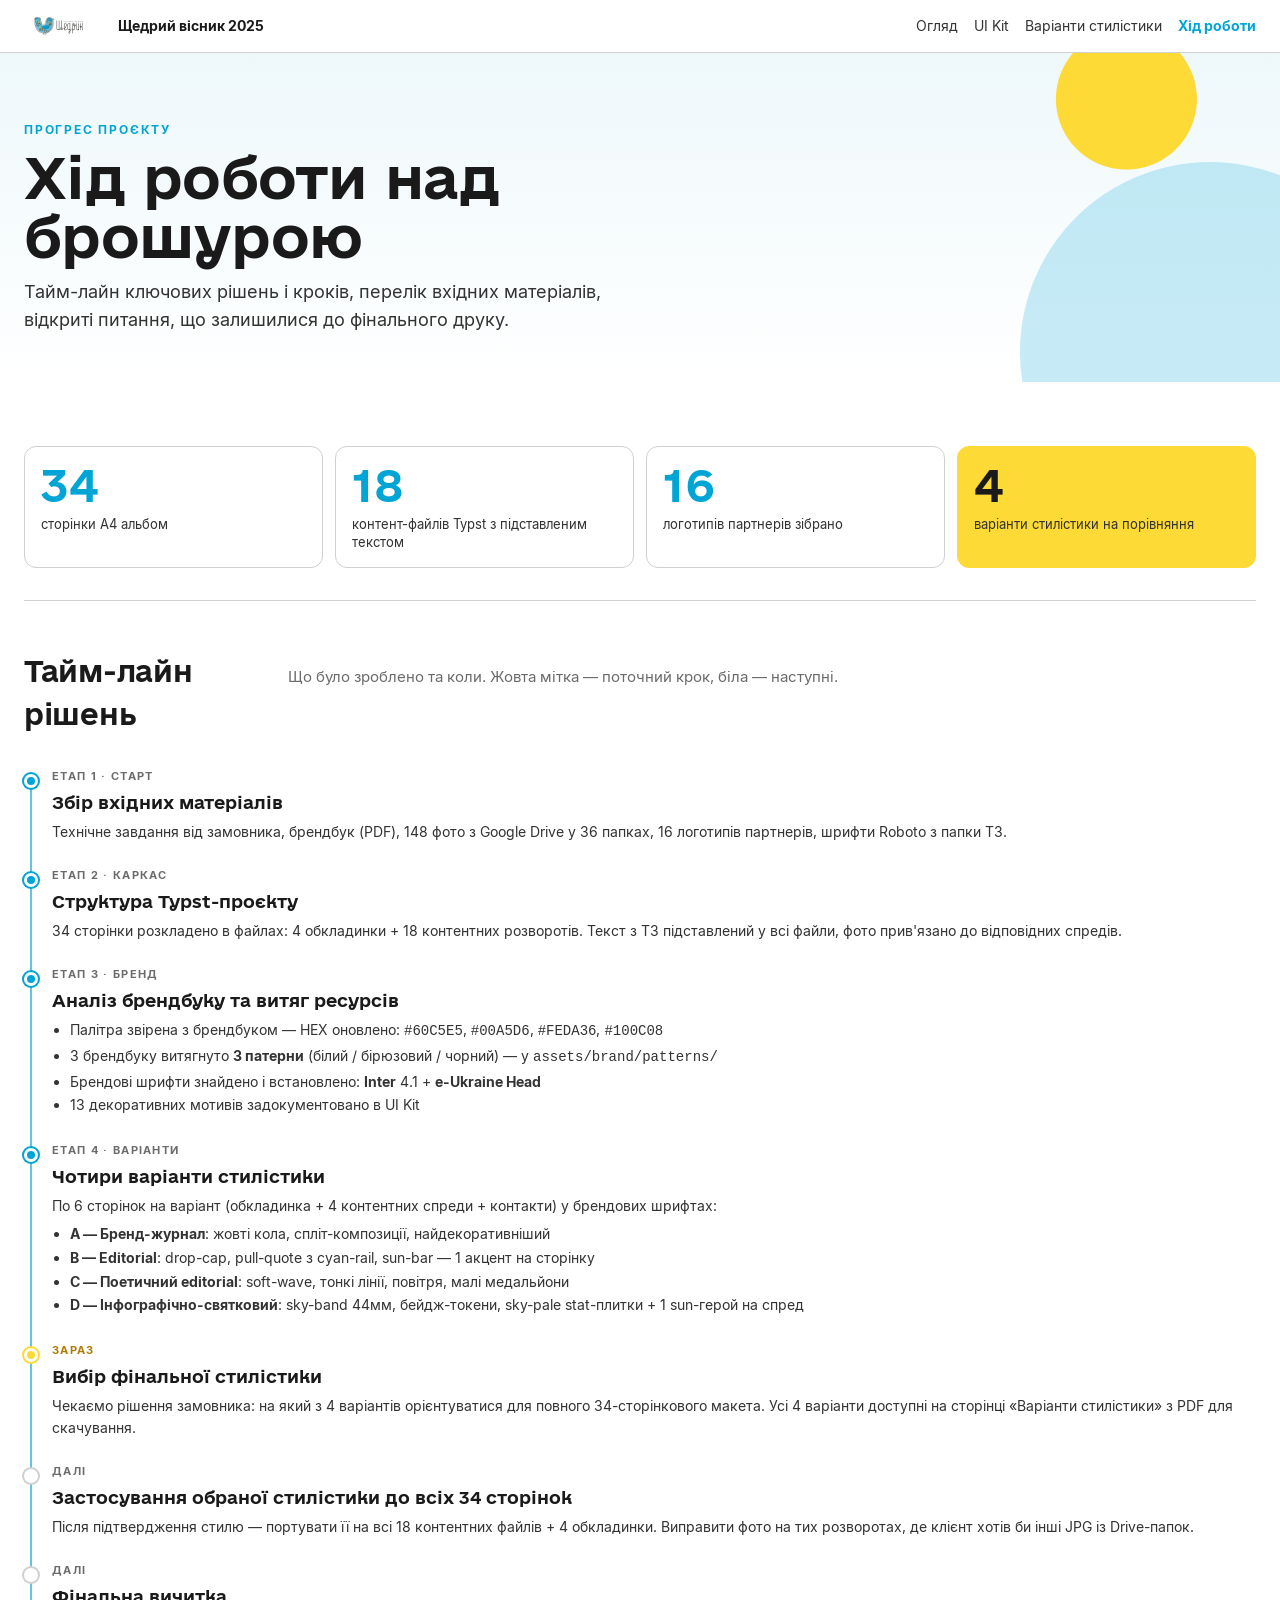
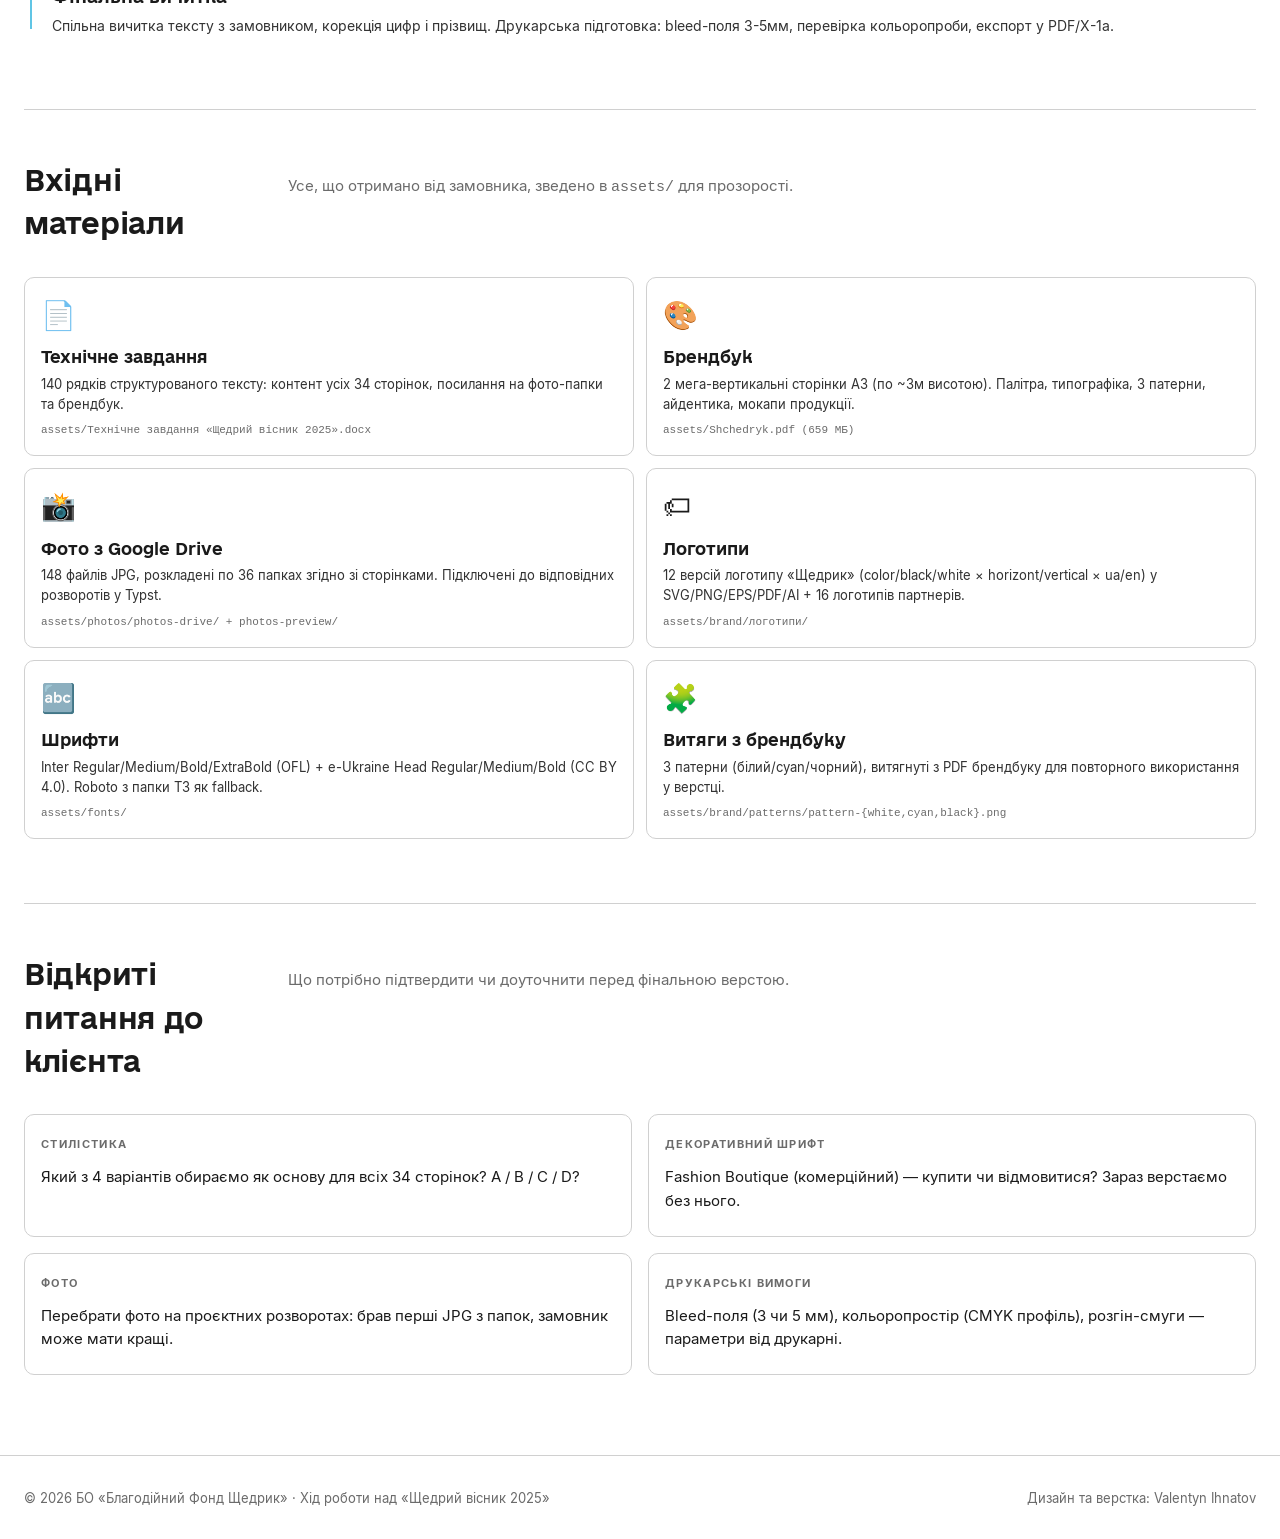
==== process.html @ 4fea4370 "Initial preview site" ====
<!doctype html>
<html lang="uk">
<head>
  <meta charset="utf-8">
  <meta name="viewport" content="width=device-width, initial-scale=1">
  <title>Хід роботи — Щедрий вісник 2025</title>
  <link rel="stylesheet" href="styles.css">
</head>
<body>

<header class="topnav">
  <div class="topnav-inner">
    <img src="logos/Shchedryk_logo_fin_color_horizont_ua.svg" alt="Щедрик">
    <span class="title">Щедрий вісник 2025</span>
    <nav>
      <a href="index.html">Огляд</a>
      <a href="ui-kit.html">UI Kit</a>
      <a href="variants.html">Варіанти стилістики</a>
      <a href="process.html" class="active">Хід роботи</a>
    </nav>
  </div>
</header>

<section class="hero">
  <div class="hero-inner">
    <span class="kicker">Прогрес проєкту</span>
    <h1>Хід роботи над брошурою</h1>
    <p class="lead">
      Тайм-лайн ключових рішень і кроків, перелік вхідних матеріалів,
      відкриті питання, що залишилися до фінального друку.
    </p>
  </div>
</section>

<div class="page">

  <!-- ============================================================
       ВЕЛИКІ ЦИФРИ
       ============================================================ -->
  <section>
    <div class="stats-row">
      <div class="stat-block">
        <div class="num">34</div>
        <div class="label">сторінки А4 альбом</div>
      </div>
      <div class="stat-block">
        <div class="num">18</div>
        <div class="label">контент-файлів Typst з підставленим текстом</div>
      </div>
      <div class="stat-block">
        <div class="num">16</div>
        <div class="label">логотипів партнерів зібрано</div>
      </div>
      <div class="stat-block accent">
        <div class="num">4</div>
        <div class="label">варіанти стилістики на порівняння</div>
      </div>
    </div>
  </section>

  <!-- ============================================================
       ТАЙМ-ЛАЙН
       ============================================================ -->
  <section class="section">
    <div class="section-head">
      <h2>Тайм-лайн рішень</h2>
      <p>Що було зроблено та коли. Жовта мітка — поточний крок, біла — наступні.</p>
    </div>

    <div class="timeline">

      <div class="timeline-item done">
        <div class="date">Етап 1 · Старт</div>
        <h3>Збір вхідних матеріалів</h3>
        <p>Технічне завдання від замовника, брендбук (PDF), 148 фото з Google Drive у 36 папках, 16 логотипів партнерів, шрифти Roboto з папки ТЗ.</p>
      </div>

      <div class="timeline-item done">
        <div class="date">Етап 2 · Каркас</div>
        <h3>Структура Typst-проєкту</h3>
        <p>34 сторінки розкладено в файлах: 4 обкладинки + 18 контентних розворотів. Текст з ТЗ підставлений у всі файли, фото прив'язано до відповідних спредів.</p>
      </div>

      <div class="timeline-item done">
        <div class="date">Етап 3 · Бренд</div>
        <h3>Аналіз брендбуку та витяг ресурсів</h3>
        <ul>
          <li>Палітра звірена з брендбуком — HEX оновлено: <code>#60C5E5</code>, <code>#00A5D6</code>, <code>#FEDA36</code>, <code>#100C08</code></li>
          <li>З брендбуку витягнуто <strong>3 патерни</strong> (білий / бірюзовий / чорний) — у <code>assets/brand/patterns/</code></li>
          <li>Брендові шрифти знайдено і встановлено: <strong>Inter</strong> 4.1 + <strong>e-Ukraine Head</strong></li>
          <li>13 декоративних мотивів задокументовано в UI Kit</li>
        </ul>
      </div>

      <div class="timeline-item done">
        <div class="date">Етап 4 · Варіанти</div>
        <h3>Чотири варіанти стилістики</h3>
        <p>По 6 сторінок на варіант (обкладинка + 4 контентних спреди + контакти) у брендових шрифтах:</p>
        <ul>
          <li><strong>A — Бренд-журнал</strong>: жовті кола, спліт-композиції, найдекоративніший</li>
          <li><strong>B — Editorial</strong>: drop-cap, pull-quote з cyan-rail, sun-bar — 1 акцент на сторінку</li>
          <li><strong>C — Поетичний editorial</strong>: soft-wave, тонкі лінії, повітря, малі медальйони</li>
          <li><strong>D — Інфографічно-святковий</strong>: sky-band 44мм, бейдж-токени, sky-pale stat-плитки + 1 sun-герой на спред</li>
        </ul>
      </div>

      <div class="timeline-item now">
        <div class="date">Зараз</div>
        <h3>Вибір фінальної стилістики</h3>
        <p>Чекаємо рішення замовника: на який з 4 варіантів орієнтуватися для повного 34-сторінкового макета. Усі 4 варіанти доступні на сторінці «Варіанти стилістики» з PDF для скачування.</p>
      </div>

      <div class="timeline-item next">
        <div class="date">Далі</div>
        <h3>Застосування обраної стилістики до всіх 34 сторінок</h3>
        <p>Після підтвердження стилю — портувати її на всі 18 контентних файлів + 4 обкладинки. Виправити фото на тих розворотах, де клієнт хотів би інші JPG із Drive-папок.</p>
      </div>

      <div class="timeline-item next">
        <div class="date">Далі</div>
        <h3>Фінальна вичитка</h3>
        <p>Спільна вичитка тексту з замовником, корекція цифр і прізвищ. Друкарська підготовка: bleed-поля 3-5мм, перевірка кольоропроби, експорт у PDF/X-1a.</p>
      </div>

    </div>
  </section>

  <!-- ============================================================
       ВХІДНІ МАТЕРІАЛИ
       ============================================================ -->
  <section class="section">
    <div class="section-head">
      <h2>Вхідні матеріали</h2>
      <p>Усе, що отримано від замовника, зведено в <code>assets/</code> для прозорості.</p>
    </div>

    <div class="materials">
      <div class="mat">
        <div class="icon">📄</div>
        <h4>Технічне завдання</h4>
        <p>140 рядків структурованого тексту: контент усіх 34 сторінок, посилання на фото-папки та брендбук.</p>
        <code>assets/Технічне завдання «Щедрий вісник 2025».docx</code>
      </div>

      <div class="mat">
        <div class="icon">🎨</div>
        <h4>Брендбук</h4>
        <p>2 мега-вертикальні сторінки А3 (по ~3м висотою). Палітра, типографіка, 3 патерни, айдентика, мокапи продукції.</p>
        <code>assets/Shchedryk.pdf (659 МБ)</code>
      </div>

      <div class="mat">
        <div class="icon">📸</div>
        <h4>Фото з Google Drive</h4>
        <p>148 файлів JPG, розкладені по 36 папках згідно зі сторінками. Підключені до відповідних розворотів у Typst.</p>
        <code>assets/photos/photos-drive/ + photos-preview/</code>
      </div>

      <div class="mat">
        <div class="icon">🏷</div>
        <h4>Логотипи</h4>
        <p>12 версій логотипу «Щедрик» (color/black/white × horizont/vertical × ua/en) у SVG/PNG/EPS/PDF/AI + 16 логотипів партнерів.</p>
        <code>assets/brand/логотипи/</code>
      </div>

      <div class="mat">
        <div class="icon">🔤</div>
        <h4>Шрифти</h4>
        <p>Inter Regular/Medium/Bold/ExtraBold (OFL) + e-Ukraine Head Regular/Medium/Bold (CC BY 4.0). Roboto з папки ТЗ як fallback.</p>
        <code>assets/fonts/</code>
      </div>

      <div class="mat">
        <div class="icon">🧩</div>
        <h4>Витяги з брендбуку</h4>
        <p>3 патерни (білий/cyan/чорний), витягнуті з PDF брендбуку для повторного використання у верстці.</p>
        <code>assets/brand/patterns/pattern-{white,cyan,black}.png</code>
      </div>
    </div>
  </section>

  <!-- ============================================================
       ВІДКРИТІ ПИТАННЯ
       ============================================================ -->
  <section class="section">
    <div class="section-head">
      <h2>Відкриті питання до клієнта</h2>
      <p>Що потрібно підтвердити чи доуточнити перед фінальною верстою.</p>
    </div>

    <div class="blocks-grid">
      <div class="demo-card">
        <div class="meta-tag">Стилістика</div>
        <p style="margin: 0 0 8px;">Який з 4 варіантів обираємо як основу для всіх 34 сторінок? A / B / C / D?</p>
      </div>

      <div class="demo-card">
        <div class="meta-tag">Декоративний шрифт</div>
        <p style="margin: 0 0 8px;">Fashion Boutique (комерційний) — купити чи відмовитися? Зараз верстаємо без нього.</p>
      </div>

      <div class="demo-card">
        <div class="meta-tag">Фото</div>
        <p style="margin: 0 0 8px;">Перебрати фото на проєктних розворотах: брав перші JPG з папок, замовник може мати кращі.</p>
      </div>

      <div class="demo-card">
        <div class="meta-tag">Друкарські вимоги</div>
        <p style="margin: 0 0 8px;">Bleed-поля (3 чи 5 мм), кольоропростір (CMYK профіль), розгін-смуги — параметри від друкарні.</p>
      </div>
    </div>
  </section>

</div>

<footer class="site">
  <div class="inner">
    <span>© 2026 БО «Благодійний Фонд Щедрик» · Хід роботи над «Щедрий вісник 2025»</span>
    <span>Дизайн та верстка: Valentyn Ihnatov</span>
  </div>
</footer>

</body>
</html>
---- styles.css ----
/* ============================================================
   Щедрий вісник 2025 — UI Kit / Preview Site
   Бренд-токени БО «Благодійний Фонд Щедрик»
   ============================================================ */

/* --- Inter (body / UI / numbers) — per brendbook --- */
@font-face {
  font-family: "Inter";
  src: url("fonts/Inter-Regular.ttf") format("truetype");
  font-weight: 400; font-style: normal; font-display: swap;
}
@font-face {
  font-family: "Inter";
  src: url("fonts/Inter-Medium.ttf") format("truetype");
  font-weight: 500; font-style: normal; font-display: swap;
}
@font-face {
  font-family: "Inter";
  src: url("fonts/Inter-Bold.ttf") format("truetype");
  font-weight: 700; font-style: normal; font-display: swap;
}
@font-face {
  font-family: "Inter";
  src: url("fonts/Inter-ExtraBold.ttf") format("truetype");
  font-weight: 800; font-style: normal; font-display: swap;
}

/* --- e-Ukraine Head (headings) — per brendbook --- */
@font-face {
  font-family: "e-Ukraine Head";
  src: url("fonts/e-UkraineHead-Regular.ttf") format("truetype");
  font-weight: 400; font-style: normal; font-display: swap;
}
@font-face {
  font-family: "e-Ukraine Head";
  src: url("fonts/e-UkraineHead-Medium.ttf") format("truetype");
  font-weight: 500; font-style: normal; font-display: swap;
}
@font-face {
  font-family: "e-Ukraine Head";
  src: url("fonts/e-UkraineHead-Bold.ttf") format("truetype");
  font-weight: 700; font-style: normal; font-display: swap;
}

:root {
  /* --- Бренд-палітра (зведена з брендбуком, ст. «кольорова палітра» / «кольори бренду») --- */
  --sky:        #60C5E5;  /* небесно-блакитний (HEX з брендбуку) */
  --sky-deep:   #00A5D6;  /* ніжно-синій (HEX з брендбуку) */
  --sky-soft:   #D9F0F7;  /* м'яка плашка (виведена) */
  --sky-pale:   #EEF8FB;  /* фон карток (виведена) */
  --sun:        #FEDA36;  /* сонячно-жовтий (HEX з брендбуку) */
  --black:      #100C08;  /* чорний з брендбуку */
  --navy:       #0E223F;  /* темно-синя плашка (наш виведений варіант — для верстки) */

  --ink:        #1A1A1A;
  --graphite:   #333333;
  --muted:      #6B6B6B;
  --hair:       #D0D0D0;
  --paper:      #FFFFFF;

  /* --- Палітра напрямків --- */
  --acc-fslc:   #F2A93B;  /* помаранчевий */
  --acc-wash:   #2EA7C8;  /* блакитний */
  --acc-prot:   #7CC576;  /* зелений */
  --acc-shel:   #C97A56;  /* теракотовий */

  /* --- Типографіка (брендбук: Inter тіло, e-Ukraine Head заголовки) --- */
  --font-body: "Inter", "Segoe UI", Arial, sans-serif;
  --font-head: "e-Ukraine Head", "Inter", "Segoe UI", Arial, sans-serif;

  /* --- Ритм --- */
  --r-1: 4px;
  --r-2: 8px;
  --r-3: 12px;
  --r-4: 16px;
  --r-5: 24px;
  --r-6: 32px;
  --r-7: 48px;
  --r-8: 64px;
  --r-9: 96px;
}

/* ============================================================
   Reset / base
   ============================================================ */

*, *::before, *::after { box-sizing: border-box; }

html, body { margin: 0; padding: 0; }

body {
  font-family: var(--font-body);
  font-size: 15px;
  line-height: 1.55;
  color: var(--ink);
  background: var(--paper);
  -webkit-font-smoothing: antialiased;
  -moz-osx-font-smoothing: grayscale;
}

img { display: block; max-width: 100%; }

a { color: var(--sky-deep); text-decoration: none; }
a:hover { text-decoration: underline; }

/* ============================================================
   Layout
   ============================================================ */

.page {
  max-width: 1280px;
  margin: 0 auto;
  padding: var(--r-6) var(--r-5);
}

.section {
  padding: var(--r-7) 0;
  border-top: 1px solid var(--hair);
}

.section:first-of-type { border-top: 0; }

.section-head {
  display: grid;
  grid-template-columns: 240px 1fr;
  gap: var(--r-5);
  margin-bottom: var(--r-6);
  align-items: baseline;
}

.section-head h2 {
  font-family: var(--font-head);
  font-size: 28px;
  font-weight: 700;
  margin: 0;
  letter-spacing: -0.01em;
}

.section-head p {
  margin: 0;
  color: var(--muted);
  max-width: 560px;
}

@media (max-width: 768px) {
  .section-head { grid-template-columns: 1fr; }
}

/* ============================================================
   Hero
   ============================================================ */

.hero {
  position: relative;
  padding: var(--r-8) var(--r-5) var(--r-7);
  background:
    radial-gradient(circle at 88% 14%, var(--sun) 0 70px, transparent 71px),
    linear-gradient(180deg, var(--sky-pale) 0%, #fff 100%);
  overflow: hidden;
}

.hero::after {
  content: "";
  position: absolute;
  right: -120px;
  bottom: -160px;
  width: 380px;
  height: 380px;
  border-radius: 50%;
  background: var(--sky);
  opacity: 0.35;
  pointer-events: none;
}

.hero-inner {
  max-width: 1280px;
  margin: 0 auto;
  position: relative;
  z-index: 1;
}

.hero img.logo {
  height: 56px;
  margin-bottom: var(--r-5);
}

.kicker {
  display: inline-block;
  font-size: 12px;
  font-weight: 700;
  letter-spacing: 0.15em;
  text-transform: uppercase;
  color: var(--sky-deep);
}

.hero h1 {
  font-family: var(--font-head);
  font-size: clamp(34px, 5vw, 56px);
  font-weight: 700;
  line-height: 1.05;
  letter-spacing: -0.01em;
  margin: var(--r-2) 0 var(--r-3);
  max-width: 760px;
}

.hero p.lead {
  font-size: 18px;
  color: var(--graphite);
  max-width: 620px;
  margin: 0;
}

/* ============================================================
   Nav
   ============================================================ */

.topnav {
  position: sticky;
  top: 0;
  z-index: 10;
  background: rgba(255,255,255,0.96);
  backdrop-filter: blur(8px);
  border-bottom: 1px solid var(--hair);
}

.topnav-inner {
  max-width: 1280px;
  margin: 0 auto;
  padding: var(--r-3) var(--r-5);
  display: flex;
  align-items: center;
  gap: var(--r-5);
  font-size: 14px;
}

.topnav img { height: 28px; }
.topnav .title { font-weight: 700; }
.topnav nav { display: flex; gap: var(--r-4); margin-left: auto; flex-wrap: wrap; }
.topnav nav a { color: var(--graphite); }
.topnav nav a.active { color: var(--sky-deep); font-weight: 700; }

/* ============================================================
   Swatches (color palette)
   ============================================================ */

.swatch-grid {
  display: grid;
  grid-template-columns: repeat(auto-fill, minmax(180px, 1fr));
  gap: var(--r-3);
}

.swatch {
  border-radius: 8px;
  overflow: hidden;
  border: 1px solid var(--hair);
  background: #fff;
}

.swatch .chip {
  height: 110px;
  display: flex;
  align-items: flex-end;
  padding: var(--r-3);
  font-size: 12px;
  font-weight: 700;
  letter-spacing: 0.06em;
  text-transform: uppercase;
}

.swatch .meta {
  padding: var(--r-3);
  display: flex;
  justify-content: space-between;
  gap: var(--r-2);
}

.swatch .meta strong { font-weight: 700; }
.swatch .meta code {
  font-family: "Consolas", "Courier New", monospace;
  font-size: 12px;
  color: var(--muted);
}

.chip.on-dark { color: #fff; }
.chip.on-light { color: var(--ink); }

.swatch-group-title {
  grid-column: 1 / -1;
  font-size: 13px;
  font-weight: 700;
  text-transform: uppercase;
  letter-spacing: 0.12em;
  color: var(--muted);
  margin: var(--r-3) 0 0;
}
.swatch-group-title:first-child { margin-top: 0; }

/* ============================================================
   Typography samples
   ============================================================ */

.type-grid {
  display: grid;
  grid-template-columns: 220px 1fr;
  gap: var(--r-5);
  align-items: baseline;
  padding: var(--r-4) 0;
  border-bottom: 1px solid var(--hair);
}

.type-grid:last-child { border-bottom: 0; }

.type-label {
  font-size: 12px;
  font-weight: 700;
  letter-spacing: 0.12em;
  text-transform: uppercase;
  color: var(--muted);
}
.type-label small {
  display: block;
  font-weight: 400;
  letter-spacing: 0;
  text-transform: none;
  font-size: 12px;
  color: var(--muted);
  margin-top: 2px;
}

.type-h1 { font-family: var(--font-head); font-size: 48px; font-weight: 700; line-height: 1.05; letter-spacing: -0.01em; }
.type-h2 { font-family: var(--font-head); font-size: 32px; font-weight: 700; line-height: 1.15; letter-spacing: -0.01em; }
.type-h3 { font-family: var(--font-head); font-size: 20px; font-weight: 700; line-height: 1.25; }
.type-lead { font-size: 18px; line-height: 1.45; color: var(--graphite); }
.type-body { font-size: 15px; line-height: 1.6; }
.type-caption { font-size: 13px; color: var(--muted); font-style: italic; }
.type-kicker {
  font-size: 12px;
  font-weight: 700;
  letter-spacing: 0.16em;
  text-transform: uppercase;
  color: var(--sky-deep);
}

@media (max-width: 768px) {
  .type-grid { grid-template-columns: 1fr; gap: var(--r-2); }
  .type-h1 { font-size: 34px; }
  .type-h2 { font-size: 26px; }
}

/* ============================================================
   Logo gallery
   ============================================================ */

.logo-grid {
  display: grid;
  grid-template-columns: repeat(auto-fill, minmax(220px, 1fr));
  gap: var(--r-3);
}

.logo-tile {
  position: relative;
  border-radius: 8px;
  border: 1px solid var(--hair);
  overflow: hidden;
  background: #fff;
}
.logo-tile.dark { background: var(--navy); border-color: var(--navy); }
.logo-tile.sky  { background: var(--sky); border-color: var(--sky); }
.logo-tile .frame {
  height: 130px;
  display: flex; align-items: center; justify-content: center;
  padding: var(--r-4);
}
.logo-tile img { max-height: 80px; max-width: 80%; object-fit: contain; }
.logo-tile .caption {
  font-size: 11px;
  letter-spacing: 0.06em;
  text-transform: uppercase;
  color: var(--muted);
  padding: var(--r-2) var(--r-3);
  border-top: 1px solid var(--hair);
  background: #fff;
}
.logo-tile.dark .caption, .logo-tile.sky .caption { background: #fff; }

/* ============================================================
   Decorative motifs
   ============================================================ */

.motif-grid {
  display: grid;
  grid-template-columns: repeat(auto-fill, minmax(260px, 1fr));
  gap: var(--r-4);
}

.motif {
  position: relative;
  border-radius: 10px;
  background: #fff;
  border: 1px solid var(--hair);
  height: 220px;
  overflow: hidden;
}

.motif .label {
  position: absolute;
  bottom: var(--r-3);
  left: var(--r-3);
  right: var(--r-3);
  font-size: 12px;
  letter-spacing: 0.06em;
  text-transform: uppercase;
  font-weight: 700;
  color: var(--muted);
  background: rgba(255,255,255,0.9);
  padding: 4px 8px;
  border-radius: 4px;
  display: inline-block;
  width: max-content;
  max-width: calc(100% - 0px);
}

.motif-sun-circle::before {
  content: "";
  position: absolute;
  top: -30px; right: -30px;
  width: 140px; height: 140px;
  border-radius: 50%;
  background: var(--sun);
}

.motif-sky-circle::before {
  content: "";
  position: absolute;
  top: 40%; left: 50%;
  width: 80px; height: 80px;
  border-radius: 50%;
  background: var(--sky-deep);
  transform: translate(-50%, -50%);
}

.motif-yellow-ring::before {
  content: "";
  position: absolute;
  top: 22px; right: 22px;
  width: 56px; height: 56px;
  border-radius: 50%;
  border: 6px solid var(--sun);
}

.motif-sky-rail {
  background:
    linear-gradient(180deg, transparent 0 calc(100% - 8px), var(--sky-deep) calc(100% - 8px) calc(100% - 4px), transparent calc(100% - 4px));
}
.motif-sky-rail::before {
  content: "";
  position: absolute;
  left: 16px; top: 18px; bottom: 50px;
  width: 3px;
  background: var(--sky-deep);
}

.motif-sky-split {
  background: linear-gradient(90deg, #fff 0 58%, var(--sky-deep) 58% 100%);
}

.motif-gradient-cover {
  background: linear-gradient(180deg, transparent 0%, var(--sky) 60%, var(--sky-deep) 100%);
}

.motif-rule::after {
  content: "";
  position: absolute;
  left: 22px; top: 50%;
  width: 60px; height: 4px;
  background: var(--sun);
  transform: translateY(-50%);
}

/* Хвиляста лінія (бачимо в обкладинці грамоти/сертифіката) */
.motif-wave {
  background: #fff;
}
.motif-wave::before {
  content: "";
  position: absolute;
  inset: 0;
  background:
    radial-gradient(circle at 0 70%, var(--sky) 0 50px, transparent 51px),
    radial-gradient(circle at 60px 70%, transparent 50px, var(--sky) 51px 110px, transparent 111px),
    radial-gradient(circle at 180px 70%, var(--sky) 0 50px, transparent 51px);
  opacity: 0;
}
.motif-wave::after {
  content: "";
  position: absolute;
  left: 0; right: 0; bottom: 30%;
  height: 60px;
  background:
    radial-gradient(ellipse 60px 30px at 30px 50%, var(--sky-deep) 99%, transparent 100%),
    radial-gradient(ellipse 60px 30px at 150px 50%, var(--sky) 99%, transparent 100%),
    radial-gradient(ellipse 60px 30px at 270px 50%, var(--sky-deep) 99%, transparent 100%);
  mask: linear-gradient(180deg, #000 50%, transparent 50%);
  -webkit-mask: linear-gradient(180deg, #000 50%, transparent 50%);
}

/* Чверть-круг у куті (бачимо на бейджі — жовтий квадрант) */
.motif-quarter {
  background: #fff;
}
.motif-quarter::before {
  content: "";
  position: absolute;
  left: 0; bottom: 0;
  width: 80px; height: 80px;
  border-top-right-radius: 100%;
  background: var(--sun);
}
.motif-quarter::after {
  content: "";
  position: absolute;
  right: 0; top: 0;
  width: 60px; height: 60px;
  border-bottom-left-radius: 100%;
  background: var(--sky);
}

/* Розсип точок з брендбуку (вікно для іконок-зірочок/насіння) */
.motif-dots {
  background: var(--sky-pale);
}
.motif-dots::before {
  content: "";
  position: absolute;
  inset: 0;
  background-image:
    radial-gradient(var(--sky-deep) 1.5px, transparent 2px),
    radial-gradient(var(--sun) 1.5px, transparent 2px);
  background-size: 32px 32px, 48px 48px;
  background-position: 0 0, 16px 24px;
  opacity: 0.65;
}

/* Округлий бейдж-плашка з логотипом (як на айдентиці бейджа) */
.motif-badge {
  background:
    linear-gradient(180deg, var(--sky) 0 55%, #fff 55% 100%);
}
.motif-badge::before {
  content: "";
  position: absolute;
  left: 50%; top: 38px;
  width: 76px; height: 76px;
  border-radius: 50%;
  background: #fff;
  transform: translateX(-50%);
  box-shadow: 0 6px 18px rgba(0,160,210,0.18);
}
.motif-badge::after {
  content: "";
  position: absolute;
  left: 50%; top: 60px;
  width: 32px; height: 32px;
  border-radius: 50%;
  background: var(--sky);
  transform: translateX(-50%);
}

/* Хвиля «під» заголовком (бачимо на лідерах грамот) */
.motif-headline-wave {
  background:
    linear-gradient(180deg, #fff 0 60%, var(--sky-pale) 60% 100%);
}
.motif-headline-wave::before {
  content: "";
  position: absolute;
  left: -20px; right: -20px; top: 50%;
  height: 30px;
  background:
    radial-gradient(ellipse 80px 30px at 10% 0%, var(--sky) 99%, transparent 100%),
    radial-gradient(ellipse 80px 30px at 50% 100%, var(--sky-deep) 99%, transparent 100%),
    radial-gradient(ellipse 80px 30px at 90% 0%, var(--sky) 99%, transparent 100%);
  mask: linear-gradient(0deg, #000 50%, transparent 50%);
  -webkit-mask: linear-gradient(0deg, #000 50%, transparent 50%);
  transform: translateY(-50%);
}

/* Pattern-як-акцент (вирізаний кружок патерну) */
.motif-pattern-coin {
  background: #fff;
}
.motif-pattern-coin::before {
  content: "";
  position: absolute;
  right: 20px; top: 20px;
  width: 110px; height: 110px;
  border-radius: 50%;
  background: var(--sky) url("patterns/pattern-cyan.png");
  background-size: 110px 110px;
  background-position: center;
}

/* Скоба/брекет (огороджені плашки в брендбуку — рамки навколо текстів) */
.motif-bracket {
  background: #fff;
}
.motif-bracket::before, .motif-bracket::after {
  content: "";
  position: absolute;
  width: 36px; height: 36px;
  border: 2px solid var(--ink);
}
.motif-bracket::before {
  left: 22px; top: 22px;
  border-right: 0; border-bottom: 0;
  border-top-left-radius: 16px;
}
.motif-bracket::after {
  right: 22px; bottom: 22px;
  border-left: 0; border-top: 0;
  border-bottom-right-radius: 16px;
}

/* ============================================================
   Patterns (з брендбуку — 3 варіанти)
   ============================================================ */

.pattern-grid {
  display: grid;
  grid-template-columns: repeat(auto-fill, minmax(260px, 1fr));
  gap: var(--r-4);
}

.pattern-tile {
  position: relative;
  border-radius: 10px;
  overflow: hidden;
  border: 1px solid var(--hair);
  background: #fff;
}
.pattern-tile .swatch {
  height: 280px;
  background-size: 240px 240px;
  background-repeat: repeat;
  background-position: center;
}
.pattern-tile.on-white .swatch { background-color: #fff; background-image: url("patterns/pattern-white.png"); }
.pattern-tile.on-cyan  .swatch { background-color: var(--sky); background-image: url("patterns/pattern-cyan.png"); border-top-left-radius: 10px; border-top-right-radius: 10px; }
.pattern-tile.on-black .swatch { background-color: var(--black); background-image: url("patterns/pattern-black.png"); }

.pattern-tile .meta {
  padding: var(--r-3);
  border-top: 1px solid var(--hair);
  display: flex;
  justify-content: space-between;
  gap: var(--r-2);
  font-size: 13px;
}
.pattern-tile .meta strong { font-weight: 700; }
.pattern-tile .meta code {
  font-family: "Consolas", "Courier New", monospace;
  font-size: 12px;
  color: var(--muted);
}

.pattern-usage {
  margin-top: var(--r-4);
  display: grid;
  grid-template-columns: repeat(auto-fill, minmax(280px, 1fr));
  gap: var(--r-3);
  font-size: 13px;
}
.pattern-usage > div {
  background: var(--sky-pale);
  border-radius: 8px;
  padding: var(--r-3);
}
.pattern-usage strong {
  display: block;
  font-size: 11px;
  letter-spacing: 0.14em;
  text-transform: uppercase;
  color: var(--sky-deep);
  margin-bottom: 4px;
}

/* ============================================================
   Direction tags (FSLC / WASH / PROTECTION / SHELTER)
   ============================================================ */

.directions {
  display: grid;
  grid-template-columns: repeat(auto-fill, minmax(220px, 1fr));
  gap: var(--r-3);
}

.dir {
  border-radius: 10px;
  padding: var(--r-4);
  color: #fff;
  min-height: 140px;
  position: relative;
  display: flex;
  flex-direction: column;
  justify-content: space-between;
}
.dir .code {
  font-size: 11px;
  letter-spacing: 0.16em;
  font-weight: 700;
  opacity: 0.85;
}
.dir .name {
  font-size: 18px;
  font-weight: 700;
  line-height: 1.2;
}
.dir .desc { font-size: 12px; opacity: 0.9; line-height: 1.4; }

.dir.fslc { background: var(--acc-fslc); }
.dir.wash { background: var(--acc-wash); }
.dir.prot { background: var(--acc-prot); }
.dir.shel { background: var(--acc-shel); }

/* ============================================================
   Content blocks (як у Typst-варіантах)
   ============================================================ */

.blocks-grid {
  display: grid;
  grid-template-columns: repeat(2, 1fr);
  gap: var(--r-4);
}
@media (max-width: 720px) { .blocks-grid { grid-template-columns: 1fr; } }

.demo-card {
  border: 1px solid var(--hair);
  border-radius: 10px;
  padding: var(--r-4);
  background: #fff;
}
.demo-card > .meta-tag {
  display: inline-block;
  font-size: 11px; font-weight: 700; letter-spacing: 0.12em;
  text-transform: uppercase; color: var(--muted);
  margin-bottom: var(--r-3);
}

/* stat-card (з variant A) */
.stat-card {
  background: var(--sky-pale);
  border-radius: 6px;
  padding: 14px 16px;
}
.stat-card .num {
  font-size: 28px;
  font-weight: 700;
  color: var(--sky-deep);
  line-height: 1;
}
.stat-card .label {
  font-size: 13px;
  margin-top: 4px;
}

/* yellow-stat (з variant A) */
.yellow-stat {
  display: grid;
  grid-template-columns: 70px 1fr;
  gap: 14px;
  align-items: center;
}
.yellow-stat .circle {
  width: 70px; height: 70px;
  border-radius: 50%;
  background: var(--sun);
  display: flex; align-items: center; justify-content: center;
  font-weight: 700;
  font-size: 18px;
  color: var(--ink);
}
.yellow-stat .label { font-size: 13px; }

/* big-cyan (з variant B/C) */
.big-cyan .num {
  font-size: 42px;
  font-weight: 700;
  color: var(--sky-deep);
  line-height: 1;
}
.big-cyan .label { font-size: 12px; margin-top: 4px; }

/* factbox (sky-soft) */
.factbox {
  background: var(--sky-soft);
  border-radius: 6px;
  padding: 14px 16px;
}
.factbox .row { display: flex; gap: var(--r-5); flex-wrap: wrap; }
.factbox .row > div { min-width: 120px; }
.factbox .k {
  font-size: 11px; font-weight: 700; letter-spacing: 0.14em;
  text-transform: uppercase; color: var(--sky-deep);
}
.factbox .v { font-weight: 700; margin-top: 2px; }
.factbox .mission { margin-top: 10px; }

/* navy-tile (Гаряча лінія) */
.navy-tile {
  background: var(--navy);
  color: #fff;
  border-radius: 8px;
  padding: 16px 18px;
}
.navy-tile .k {
  font-size: 11px; font-weight: 700; letter-spacing: 0.14em;
  text-transform: uppercase; color: var(--sky);
}
.navy-tile .phones { font-size: 18px; font-weight: 700; line-height: 1.4; margin-top: 4px; }
.navy-tile small { display:block; margin-top: 4px; opacity: 0.7; font-size: 12px; }

/* cyan-rail (з variant B/C) */
.cyan-rail {
  border-left: 2px solid var(--sky-deep);
  padding: 6px 10px 6px 14px;
}
.cyan-rail .k {
  font-size: 11px; font-weight: 700; letter-spacing: 0.14em;
  text-transform: uppercase; color: var(--sky-deep);
}
.cyan-rail .body { font-style: italic; margin-top: 4px; font-size: 14px; }

/* meta-strip (з C) */
.meta-strip {
  border-top: 1px solid var(--sky-deep);
  border-bottom: 1px solid var(--sky-deep);
  padding: 12px 0;
  display: grid;
  grid-template-columns: 1fr 1fr 2fr;
  gap: 16px;
}
.meta-strip .k {
  font-size: 11px; font-weight: 700; letter-spacing: 0.14em;
  text-transform: uppercase; color: var(--muted);
}
.meta-strip .v { margin-top: 4px; font-weight: 700; }
.meta-strip .v.text { font-weight: 400; font-size: 13px; }

/* ============================================================
   Callout (інформативна плашка-нотатка)
   ============================================================ */

.callout {
  border-left: 4px solid var(--sun);
  background: #FFF8E0;
  border-radius: 6px;
  padding: var(--r-3) var(--r-4);
  margin: var(--r-5) 0;
  font-size: 14px;
}
.callout .head {
  font-size: 11px;
  font-weight: 700;
  letter-spacing: 0.14em;
  text-transform: uppercase;
  color: #B07A00;
  margin-bottom: 4px;
}
.callout p { margin: 4px 0; }

/* ============================================================
   Type sample tiles (показуємо брендові шрифти)
   ============================================================ */

.font-grid {
  display: grid;
  grid-template-columns: repeat(auto-fill, minmax(260px, 1fr));
  gap: var(--r-4);
  margin-top: var(--r-4);
}
.font-tile {
  border: 1px solid var(--hair);
  border-radius: 10px;
  padding: var(--r-4);
  background: #fff;
}
.font-tile .glyph {
  font-size: 56px;
  line-height: 1;
  font-weight: 700;
  margin-bottom: var(--r-2);
}
.font-tile .name {
  font-size: 14px;
  font-weight: 700;
  margin-bottom: 2px;
}
.font-tile .meta {
  font-size: 12px;
  color: var(--muted);
}

/* ============================================================
   Variant showcase (tabs + spread gallery)
   ============================================================ */

.variants-tabs {
  display: grid;
  grid-template-columns: repeat(4, 1fr);
  gap: var(--r-3);
  margin: var(--r-5) 0 var(--r-6);
}

.variants-tab {
  display: block;
  border: 1px solid var(--hair);
  border-radius: 10px;
  padding: var(--r-4);
  background: #fff;
  text-align: left;
  cursor: pointer;
  transition: border-color 0.15s ease, transform 0.15s ease;
  font-family: inherit;
  color: var(--ink);
  text-decoration: none;
}
.variants-tab:hover {
  border-color: var(--sky-deep);
  text-decoration: none;
}
.variants-tab.active {
  border-color: var(--sky-deep);
  background: var(--sky-pale);
  box-shadow: 0 4px 16px rgba(0,165,214,0.12);
  transform: translateY(-2px);
}

.variants-tab .letter {
  font-family: var(--font-head);
  font-size: 28px;
  font-weight: 700;
  color: var(--sky-deep);
  line-height: 1;
}
.variants-tab .name {
  font-size: 15px;
  font-weight: 700;
  margin-top: 6px;
}
.variants-tab .tag {
  font-size: 11px;
  letter-spacing: 0.1em;
  text-transform: uppercase;
  color: var(--muted);
  margin-top: 4px;
}

@media (max-width: 720px) {
  .variants-tabs { grid-template-columns: repeat(2, 1fr); }
}

.variant-panel {
  display: none;
}
.variant-panel.active {
  display: block;
}

.variant-head {
  display: grid;
  grid-template-columns: 1fr auto;
  gap: var(--r-4);
  align-items: end;
  margin-bottom: var(--r-4);
}

.variant-head h2 {
  font-family: var(--font-head);
  font-size: 32px;
  font-weight: 700;
  margin: 0;
  letter-spacing: -0.01em;
}
.variant-head p {
  margin: var(--r-2) 0 0;
  color: var(--graphite);
  max-width: 720px;
}

.variant-actions {
  display: flex;
  gap: var(--r-2);
  flex-wrap: wrap;
}

.btn {
  display: inline-flex;
  align-items: center;
  gap: 8px;
  padding: 10px 16px;
  border-radius: 6px;
  font-size: 13px;
  font-weight: 700;
  letter-spacing: 0.04em;
  text-decoration: none;
  border: 1px solid transparent;
  transition: background 0.15s, border-color 0.15s;
  font-family: inherit;
  cursor: pointer;
}
.btn-primary {
  background: var(--sky-deep);
  color: #fff;
}
.btn-primary:hover { background: #008CB8; text-decoration: none; color: #fff; }
.btn-ghost {
  background: #fff;
  color: var(--ink);
  border-color: var(--hair);
}
.btn-ghost:hover { border-color: var(--sky-deep); text-decoration: none; }

.signature-tags {
  display: flex;
  gap: 6px;
  flex-wrap: wrap;
  margin: var(--r-3) 0 var(--r-5);
}
.signature-tag {
  font-size: 12px;
  font-weight: 700;
  letter-spacing: 0.04em;
  background: var(--sky-pale);
  color: var(--sky-deep);
  padding: 4px 10px;
  border-radius: 20px;
}

.spreads-grid {
  display: grid;
  grid-template-columns: repeat(2, 1fr);
  gap: var(--r-3);
}
@media (max-width: 720px) {
  .spreads-grid { grid-template-columns: 1fr; }
}

.spread {
  position: relative;
  border: 1px solid var(--hair);
  border-radius: 8px;
  overflow: hidden;
  background: #f6f6f6;
  cursor: zoom-in;
  transition: border-color 0.15s ease;
}
.spread:hover {
  border-color: var(--sky-deep);
}
.spread img {
  width: 100%;
  height: auto;
  display: block;
}
.spread .label {
  position: absolute;
  top: 8px;
  left: 8px;
  font-size: 11px;
  font-weight: 700;
  letter-spacing: 0.08em;
  text-transform: uppercase;
  background: rgba(0,0,0,0.7);
  color: #fff;
  padding: 4px 8px;
  border-radius: 4px;
}

/* Lightbox modal */
.lightbox {
  position: fixed;
  inset: 0;
  background: rgba(20,30,50,0.92);
  display: none;
  align-items: center;
  justify-content: center;
  padding: var(--r-5);
  z-index: 100;
  cursor: zoom-out;
}
.lightbox.open { display: flex; }
.lightbox img {
  max-width: 100%;
  max-height: 100%;
  border-radius: 4px;
  box-shadow: 0 30px 80px rgba(0,0,0,0.5);
}
.lightbox .close {
  position: absolute;
  top: var(--r-4);
  right: var(--r-4);
  color: #fff;
  font-size: 28px;
  background: none;
  border: 0;
  cursor: pointer;
}

/* ============================================================
   Hero — accent version (для index.html)
   ============================================================ */

.hero-accent {
  position: relative;
  padding: 0;
  background: var(--paper);
  overflow: hidden;
  border-bottom: 1px solid var(--hair);
}

.hero-accent-inner {
  display: grid;
  grid-template-columns: 1.2fr 1fr;
  gap: 0;
  align-items: stretch;
  max-width: 1280px;
  margin: 0 auto;
}

.hero-accent .text-col {
  padding: var(--r-7) var(--r-5) var(--r-7);
}

.hero-accent .visual-col {
  background:
    radial-gradient(circle at 80% 30%, var(--sun) 0 80px, transparent 81px),
    linear-gradient(180deg, var(--sky) 0%, var(--sky-deep) 100%);
  position: relative;
  min-height: 420px;
  display: flex;
  align-items: center;
  justify-content: center;
  padding: var(--r-5);
}

.hero-accent .visual-col::before {
  content: "";
  position: absolute;
  left: -30px; bottom: -40px;
  width: 180px; height: 180px;
  border-radius: 50%;
  background: var(--sun);
  opacity: 0.85;
}

.hero-accent .visual-col::after {
  content: "";
  position: absolute;
  top: 20%; right: -60px;
  width: 120px; height: 120px;
  border-radius: 50%;
  background: #fff;
  opacity: 0.18;
}

.hero-accent .visual-col img {
  position: relative;
  z-index: 1;
  max-width: 90%;
  height: auto;
  filter: drop-shadow(0 10px 30px rgba(0,0,0,0.15));
}

.hero-accent .kicker { color: var(--sky-deep); }

.hero-accent h1 {
  font-family: var(--font-head);
  font-size: clamp(36px, 4.5vw, 60px);
  font-weight: 700;
  line-height: 1.02;
  letter-spacing: -0.015em;
  margin: var(--r-2) 0 var(--r-3);
}

.hero-accent .subline {
  font-size: 18px;
  color: var(--graphite);
  line-height: 1.5;
  margin: 0 0 var(--r-4);
  max-width: 540px;
}

.hero-actions {
  display: flex;
  gap: var(--r-2);
  flex-wrap: wrap;
}

@media (max-width: 900px) {
  .hero-accent-inner { grid-template-columns: 1fr; }
  .hero-accent .visual-col { min-height: 280px; }
}

/* ============================================================
   Stats — большие цифры о проекте
   ============================================================ */

.stats-row {
  display: grid;
  grid-template-columns: repeat(4, 1fr);
  gap: var(--r-3);
  margin: var(--r-6) 0;
}

.stat-block {
  border: 1px solid var(--hair);
  border-radius: 12px;
  padding: var(--r-4);
  background: #fff;
  transition: border-color 0.15s, transform 0.15s;
}
.stat-block:hover {
  border-color: var(--sky-deep);
  transform: translateY(-2px);
}

.stat-block .num {
  font-family: var(--font-head);
  font-size: 44px;
  font-weight: 700;
  color: var(--sky-deep);
  line-height: 1;
  margin-bottom: var(--r-2);
}
.stat-block.accent .num { color: var(--ink); }
.stat-block.accent { background: var(--sun); border-color: var(--sun); }

.stat-block .label {
  font-size: 13px;
  color: var(--graphite);
  line-height: 1.4;
}

@media (max-width: 720px) {
  .stats-row { grid-template-columns: repeat(2, 1fr); }
}

/* ============================================================
   Big card navigation (для index — заметные плитки)
   ============================================================ */

.bignav {
  display: grid;
  grid-template-columns: repeat(2, 1fr);
  gap: var(--r-4);
  margin: var(--r-5) 0;
}

.bignav .item {
  position: relative;
  display: block;
  border-radius: 14px;
  overflow: hidden;
  text-decoration: none;
  color: var(--ink);
  background: #fff;
  border: 1px solid var(--hair);
  padding: 0;
  min-height: 260px;
  display: flex;
  flex-direction: column;
  transition: transform 0.15s, box-shadow 0.15s;
}

.bignav .item:hover {
  transform: translateY(-3px);
  box-shadow: 0 16px 40px rgba(0,165,214,0.18);
  text-decoration: none;
}

.bignav .item .top {
  flex: 1;
  position: relative;
  overflow: hidden;
  min-height: 160px;
}

.bignav .item .bot {
  padding: var(--r-4);
  border-top: 1px solid var(--hair);
  background: #fff;
}

.bignav .item h3 {
  font-family: var(--font-head);
  font-size: 22px;
  font-weight: 700;
  margin: 0 0 4px;
}
.bignav .item p {
  margin: 0;
  font-size: 13px;
  color: var(--graphite);
  line-height: 1.5;
}
.bignav .item .arrow {
  margin-top: var(--r-2);
  display: inline-flex;
  align-items: center;
  gap: 6px;
  font-size: 12px;
  font-weight: 700;
  letter-spacing: 0.06em;
  text-transform: uppercase;
  color: var(--sky-deep);
}

/* Top backgrounds for each card */
.bignav-uikit .top {
  background:
    linear-gradient(135deg, var(--sky-pale) 0%, var(--sky-soft) 100%);
}
.bignav-uikit .top::before {
  content: "";
  position: absolute;
  top: 50%; left: 50%;
  transform: translate(-50%, -50%);
  width: 80%; height: 80%;
  background:
    radial-gradient(var(--sky-deep) 2px, transparent 2.5px),
    radial-gradient(var(--sun) 2px, transparent 2.5px);
  background-size: 28px 28px, 40px 40px;
  background-position: 0 0, 14px 20px;
  opacity: 0.4;
}
.bignav-uikit .top::after {
  content: "";
  position: absolute;
  top: 30px; right: 30px;
  width: 50px; height: 50px;
  border-radius: 50%;
  background: var(--sun);
}

.bignav-variants .top {
  background: var(--paper);
  display: grid;
  grid-template-columns: repeat(2, 1fr);
  gap: 4px;
  padding: 12px;
}
.bignav-variants .top img {
  width: 100%;
  height: 100%;
  object-fit: cover;
  border-radius: 4px;
  border: 1px solid var(--hair);
}

.bignav-process .top {
  background: var(--navy);
  position: relative;
}
.bignav-process .top::before {
  content: "";
  position: absolute;
  inset: 20%;
  background:
    linear-gradient(180deg, var(--sky) 0 12px, transparent 12px) 0 0,
    linear-gradient(180deg, var(--sun) 0 12px, transparent 12px) 0 28px,
    linear-gradient(180deg, var(--sky-deep) 0 12px, transparent 12px) 0 56px,
    linear-gradient(180deg, var(--sky) 0 12px, transparent 12px) 0 84px;
  background-size: 100% 100%;
  background-repeat: no-repeat;
}

.bignav-cover .top {
  background:
    linear-gradient(180deg, transparent 0%, var(--sky) 60%, var(--sky-deep) 100%);
}
.bignav-cover .top::before {
  content: "Щ";
  position: absolute;
  top: 50%; left: 50%;
  transform: translate(-50%, -50%);
  font-family: var(--font-head);
  font-size: 120px;
  font-weight: 700;
  color: #fff;
  line-height: 1;
}

@media (max-width: 720px) {
  .bignav { grid-template-columns: 1fr; }
}

/* ============================================================
   Mini palette teaser
   ============================================================ */

.palette-teaser {
  display: flex;
  gap: 4px;
  border-radius: 8px;
  overflow: hidden;
  height: 60px;
  margin: var(--r-3) 0;
}
.palette-teaser > div {
  flex: 1;
  display: flex;
  align-items: flex-end;
  justify-content: flex-start;
  padding: 6px 8px;
  font-size: 10px;
  font-weight: 700;
  letter-spacing: 0.04em;
}

/* ============================================================
   Timeline (для process.html)
   ============================================================ */

.timeline {
  position: relative;
  padding-left: 28px;
  margin: var(--r-5) 0;
}
.timeline::before {
  content: "";
  position: absolute;
  left: 6px;
  top: 8px;
  bottom: 8px;
  width: 2px;
  background: var(--sky);
}

.timeline-item {
  position: relative;
  padding-bottom: var(--r-5);
}
.timeline-item:last-child { padding-bottom: 0; }

.timeline-item::before {
  content: "";
  position: absolute;
  left: -28px;
  top: 6px;
  width: 14px;
  height: 14px;
  border-radius: 50%;
  background: var(--sky-deep);
  border: 3px solid #fff;
  box-shadow: 0 0 0 2px var(--sky-deep);
}
.timeline-item.done::before { background: var(--sky-deep); box-shadow: 0 0 0 2px var(--sky-deep); }
.timeline-item.now::before { background: var(--sun); box-shadow: 0 0 0 2px var(--sun); }
.timeline-item.next::before { background: #fff; box-shadow: 0 0 0 2px var(--hair); }

.timeline-item .date {
  font-size: 11px;
  font-weight: 700;
  letter-spacing: 0.12em;
  text-transform: uppercase;
  color: var(--muted);
  margin-bottom: 4px;
}
.timeline-item.now .date { color: #B07A00; }

.timeline-item h3 {
  font-family: var(--font-head);
  font-size: 17px;
  font-weight: 700;
  margin: 0 0 6px;
}
.timeline-item p {
  margin: 0;
  color: var(--graphite);
  font-size: 14px;
  line-height: 1.55;
}
.timeline-item ul {
  margin: 6px 0 0;
  padding-left: 18px;
  color: var(--graphite);
  font-size: 14px;
  line-height: 1.55;
}
.timeline-item ul li { margin-bottom: 2px; }

/* Materials list */
.materials {
  display: grid;
  grid-template-columns: repeat(2, 1fr);
  gap: var(--r-3);
  margin: var(--r-4) 0;
}
.materials .mat {
  border: 1px solid var(--hair);
  border-radius: 10px;
  padding: var(--r-4);
  background: #fff;
}
.materials .mat .icon {
  font-size: 28px;
  margin-bottom: var(--r-2);
}
.materials .mat h4 {
  font-family: var(--font-head);
  font-size: 16px;
  font-weight: 700;
  margin: 0 0 4px;
}
.materials .mat p {
  margin: 0 0 var(--r-2);
  font-size: 13px;
  color: var(--graphite);
}
.materials .mat code {
  display: block;
  font-family: "Consolas", "Courier New", monospace;
  font-size: 11px;
  color: var(--muted);
  word-break: break-all;
}

@media (max-width: 720px) {
  .materials { grid-template-columns: 1fr; }
}

/* ============================================================
   Footer
   ============================================================ */

footer.site {
  border-top: 1px solid var(--hair);
  padding: var(--r-6) var(--r-5);
  font-size: 13px;
  color: var(--muted);
}
footer.site .inner {
  max-width: 1280px;
  margin: 0 auto;
  display: flex;
  justify-content: space-between;
  gap: var(--r-4);
  flex-wrap: wrap;
}
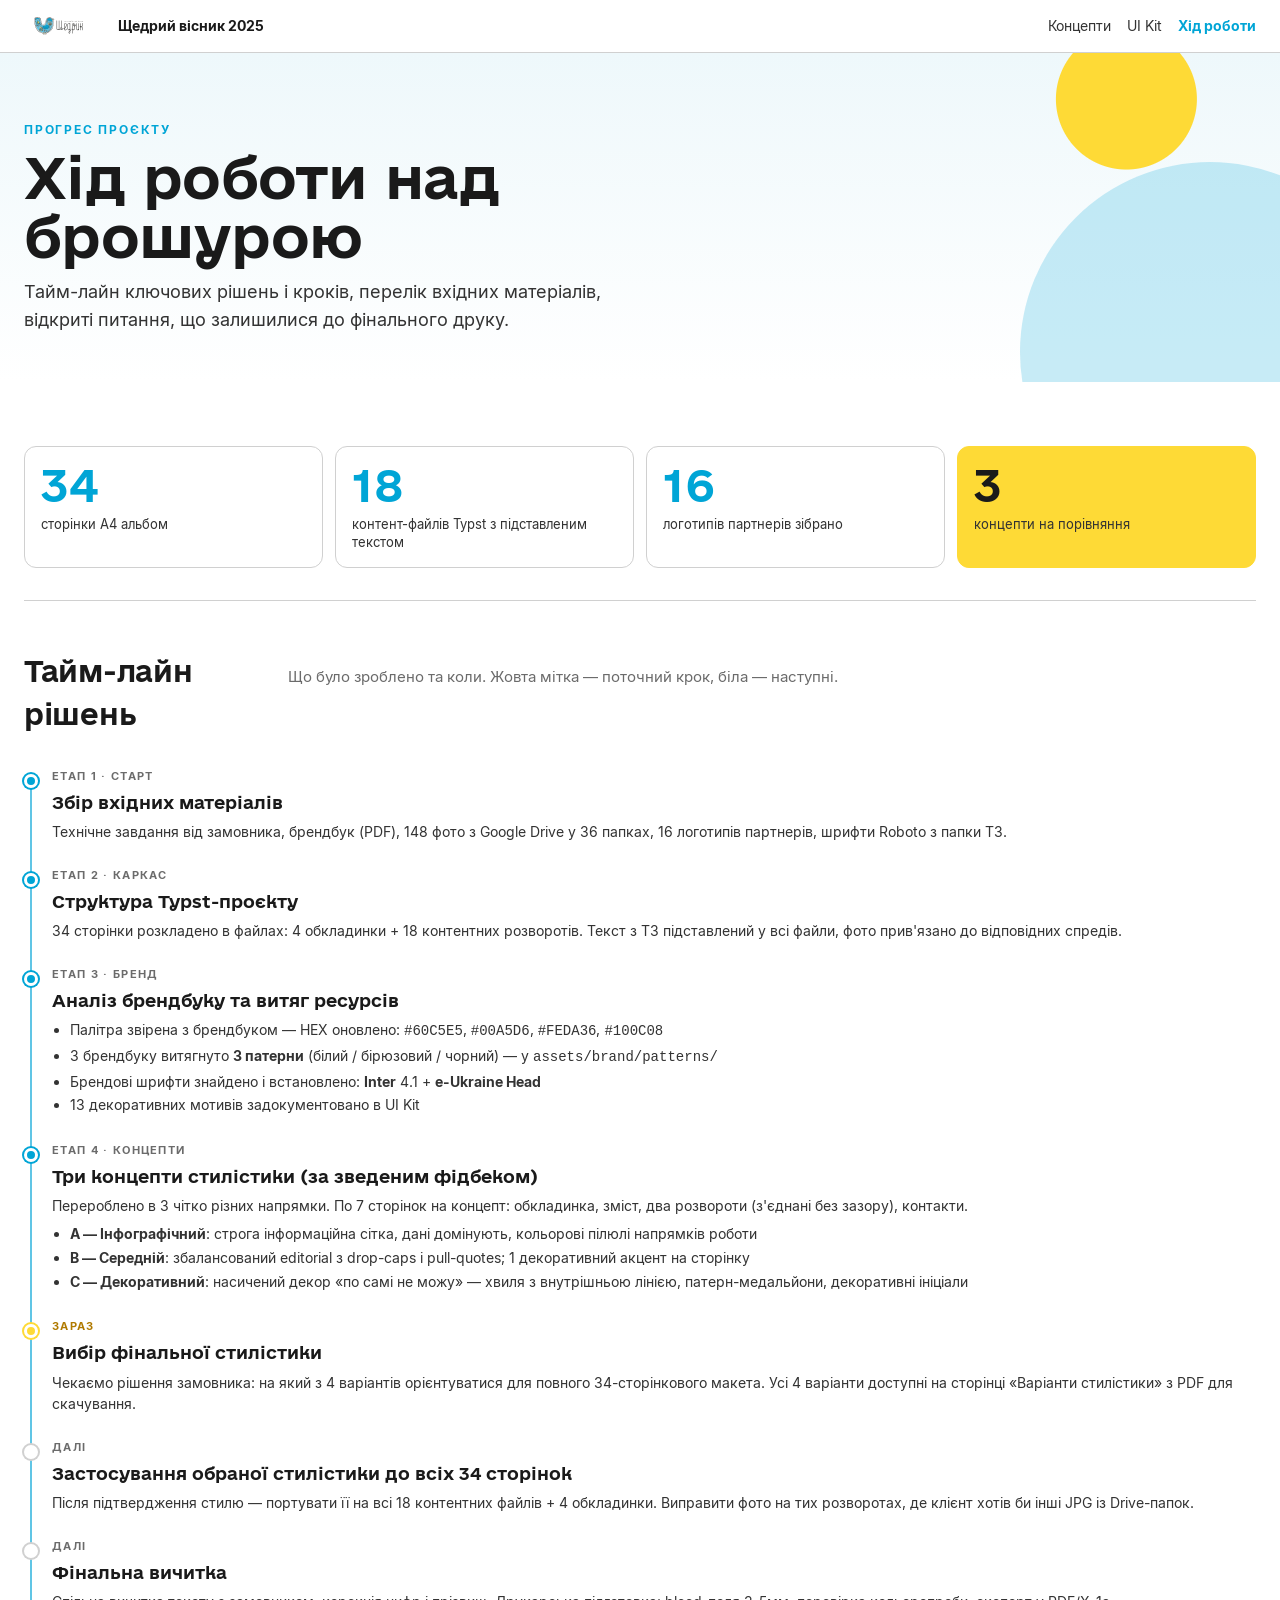
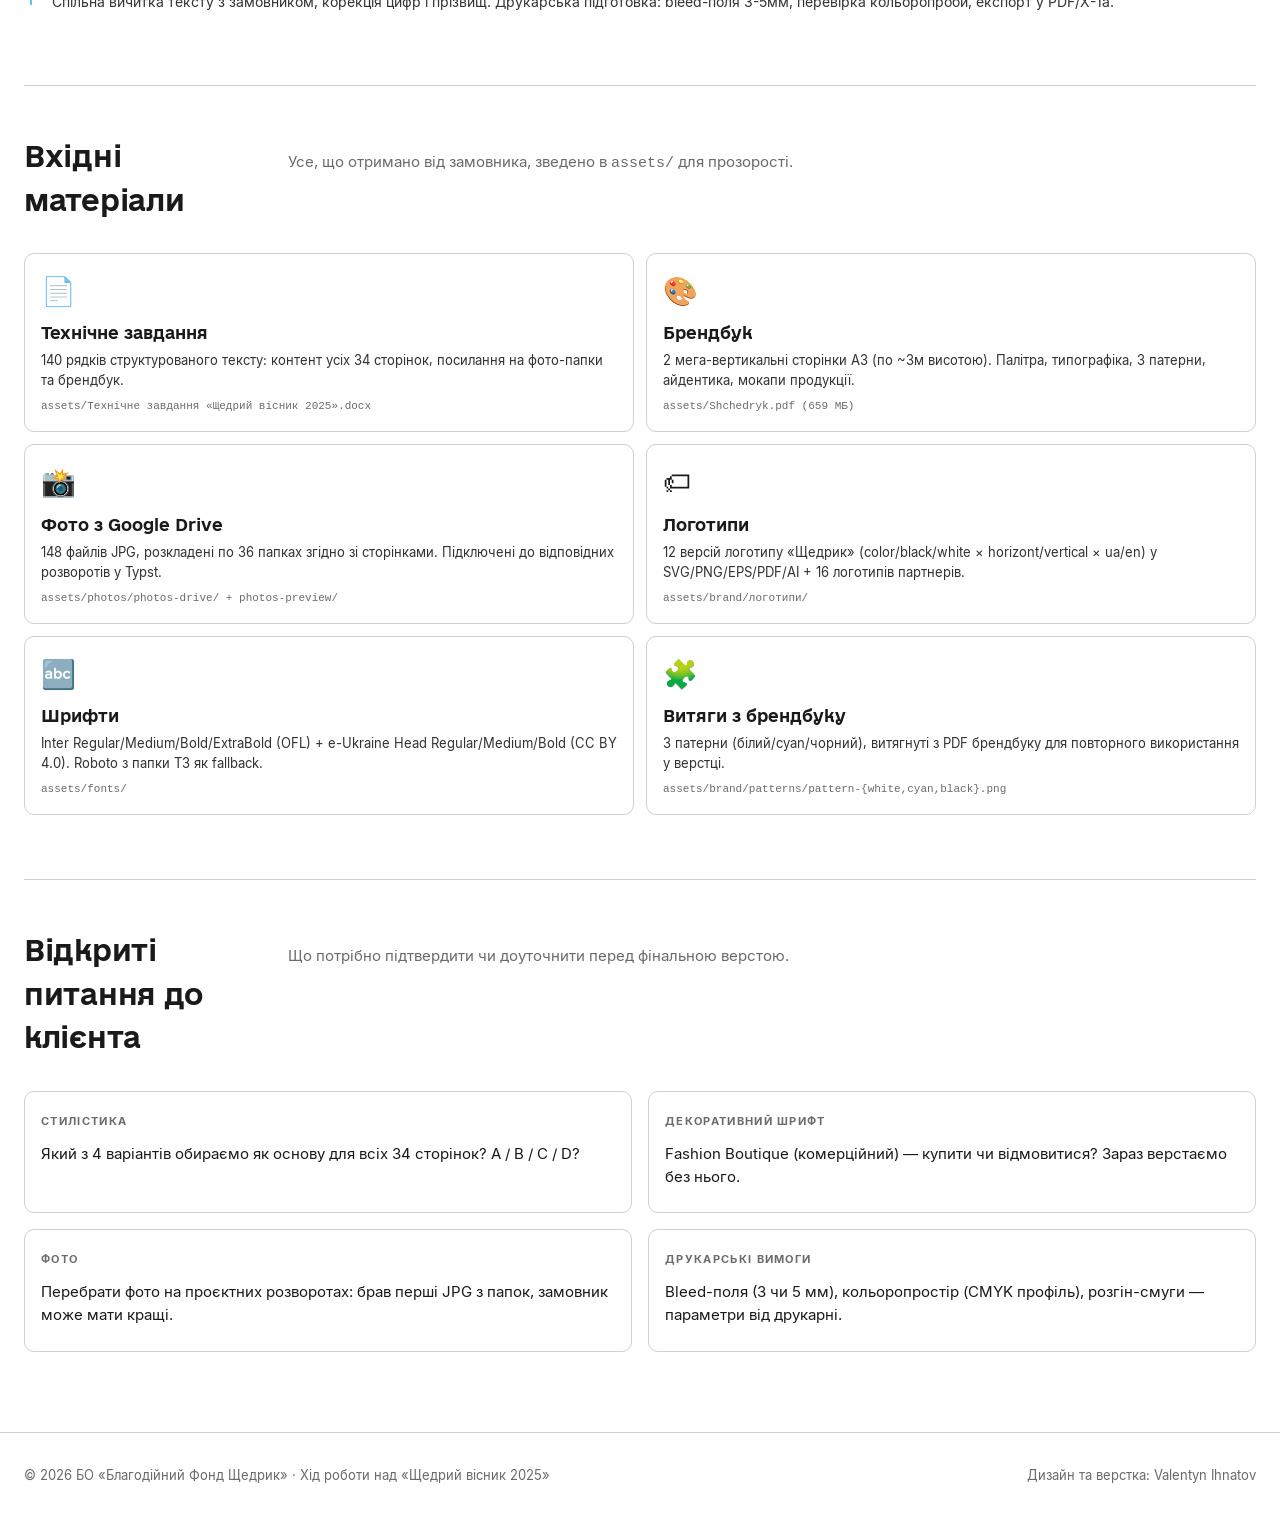
==== commit 2da5bd1c: "Rework: 3 concepts (Інфографічний / Середній / Декоративний), TOC, spreads, wave element" ====
--- a/process.html
+++ b/process.html
@@ -13,9 +13,8 @@
     <img src="logos/Shchedryk_logo_fin_color_horizont_ua.svg" alt="Щедрик">
     <span class="title">Щедрий вісник 2025</span>
     <nav>
-      <a href="index.html">Огляд</a>
+      <a href="index.html">Концепти</a>
       <a href="ui-kit.html">UI Kit</a>
-      <a href="variants.html">Варіанти стилістики</a>
       <a href="process.html" class="active">Хід роботи</a>
     </nav>
   </div>
@@ -52,8 +51,8 @@
         <div class="label">логотипів партнерів зібрано</div>
       </div>
       <div class="stat-block accent">
-        <div class="num">4</div>
-        <div class="label">варіанти стилістики на порівняння</div>
+        <div class="num">3</div>
+        <div class="label">концепти на порівняння</div>
       </div>
     </div>
   </section>
@@ -93,14 +92,13 @@
       </div>
 
       <div class="timeline-item done">
-        <div class="date">Етап 4 · Варіанти</div>
-        <h3>Чотири варіанти стилістики</h3>
-        <p>По 6 сторінок на варіант (обкладинка + 4 контентних спреди + контакти) у брендових шрифтах:</p>
+        <div class="date">Етап 4 · Концепти</div>
+        <h3>Три концепти стилістики (за зведеним фідбеком)</h3>
+        <p>Перероблено в 3 чітко різних напрямки. По 7 сторінок на концепт: обкладинка, зміст, два розвороти (з'єднані без зазору), контакти.</p>
         <ul>
-          <li><strong>A — Бренд-журнал</strong>: жовті кола, спліт-композиції, найдекоративніший</li>
-          <li><strong>B — Editorial</strong>: drop-cap, pull-quote з cyan-rail, sun-bar — 1 акцент на сторінку</li>
-          <li><strong>C — Поетичний editorial</strong>: soft-wave, тонкі лінії, повітря, малі медальйони</li>
-          <li><strong>D — Інфографічно-святковий</strong>: sky-band 44мм, бейдж-токени, sky-pale stat-плитки + 1 sun-герой на спред</li>
+          <li><strong>A — Інфографічний</strong>: строга інформаційна сітка, дані домінують, кольорові пілюлі напрямків роботи</li>
+          <li><strong>B — Середній</strong>: збалансований editorial з drop-caps і pull-quotes; 1 декоративний акцент на сторінку</li>
+          <li><strong>C — Декоративний</strong>: насичений декор «по самі не можу» — хвиля з внутрішньою лінією, патерн-медальйони, декоративні ініціали</li>
         </ul>
       </div>
 
--- a/styles.css
+++ b/styles.css
@@ -566,23 +566,17 @@
   transform: translateX(-50%);
 }
 
-/* Хвиля «під» заголовком (бачимо на лідерах грамот) */
-.motif-headline-wave {
-  background:
-    linear-gradient(180deg, #fff 0 60%, var(--sky-pale) 60% 100%);
-}
-.motif-headline-wave::before {
-  content: "";
-  position: absolute;
-  left: -20px; right: -20px; top: 50%;
-  height: 30px;
-  background:
-    radial-gradient(ellipse 80px 30px at 10% 0%, var(--sky) 99%, transparent 100%),
-    radial-gradient(ellipse 80px 30px at 50% 100%, var(--sky-deep) 99%, transparent 100%),
-    radial-gradient(ellipse 80px 30px at 90% 0%, var(--sky) 99%, transparent 100%);
-  mask: linear-gradient(0deg, #000 50%, transparent 50%);
-  -webkit-mask: linear-gradient(0deg, #000 50%, transparent 50%);
-  transform: translateY(-50%);
+/* Хвиля з внутрішньою лінією (новий брендовий мотив) */
+.motif-wave-line {
+  background: #fff;
+  display: flex;
+  align-items: center;
+  justify-content: center;
+}
+.motif-wave-line svg {
+  width: 86%;
+  height: auto;
+  display: block;
 }
 
 /* Pattern-як-акцент (вирізаний кружок патерну) */
@@ -1040,6 +1034,13 @@
   display: grid;
   grid-template-columns: repeat(2, 1fr);
   gap: var(--r-3);
+}
+.spread.full {
+  grid-column: 1 / -1;
+}
+.spread.full .label::before {
+  content: "Розворот · ";
+  opacity: 0.7;
 }
 @media (max-width: 720px) {
   .spreads-grid { grid-template-columns: 1fr; }
@@ -1107,7 +1108,102 @@
 }
 
 /* ============================================================
-   Hero — accent version (для index.html)
+   Concept picker (головна — лише навігація між варіантами)
+   ============================================================ */
+
+.picker-head {
+  text-align: center;
+  padding: var(--r-7) 0 var(--r-5);
+  border-bottom: 1px solid var(--hair);
+  margin-bottom: var(--r-6);
+}
+.picker-head .kicker { display: block; margin-bottom: var(--r-2); }
+.picker-head h1 {
+  font-family: var(--font-head);
+  font-size: clamp(36px, 5vw, 56px);
+  font-weight: 700;
+  letter-spacing: -0.015em;
+  margin: 0 0 var(--r-3);
+}
+.picker-head .picker-sub {
+  max-width: 620px;
+  margin: 0 auto;
+  font-size: 16px;
+  color: var(--graphite);
+  line-height: 1.55;
+}
+
+.concept-picker {
+  display: grid;
+  grid-template-columns: repeat(3, 1fr);
+  gap: var(--r-4);
+  margin-bottom: var(--r-8);
+}
+
+.concept-card {
+  display: flex;
+  flex-direction: column;
+  border: 1px solid var(--hair);
+  border-radius: 14px;
+  overflow: hidden;
+  background: #fff;
+  text-decoration: none;
+  color: var(--ink);
+  transition: transform 0.18s, box-shadow 0.18s, border-color 0.18s;
+}
+.concept-card:hover {
+  text-decoration: none;
+  border-color: var(--sky-deep);
+  transform: translateY(-4px);
+  box-shadow: 0 18px 44px rgba(0,165,214,0.16);
+}
+
+.concept-card .cover-frame {
+  aspect-ratio: 297 / 210;
+  background: var(--sky-pale);
+  overflow: hidden;
+  border-bottom: 1px solid var(--hair);
+}
+.concept-card .cover-frame img {
+  width: 100%;
+  height: 100%;
+  object-fit: cover;
+  display: block;
+}
+
+.concept-card .meta {
+  padding: var(--r-4);
+  display: grid;
+  grid-template-columns: 56px 1fr;
+  gap: var(--r-3);
+  align-items: start;
+}
+.concept-card .letter {
+  font-family: var(--font-head);
+  font-size: 44px;
+  font-weight: 700;
+  color: var(--sky-deep);
+  line-height: 1;
+}
+.concept-card h2 {
+  font-family: var(--font-head);
+  font-size: 22px;
+  font-weight: 700;
+  margin: 0 0 6px;
+}
+.concept-card p {
+  margin: 0;
+  font-size: 13.5px;
+  color: var(--graphite);
+  line-height: 1.5;
+}
+
+@media (max-width: 900px) {
+  .concept-picker { grid-template-columns: 1fr; }
+}
+
+/* ============================================================
+   Hero — accent version (для process.html)
    ============================================================ */
 
 .hero-accent {
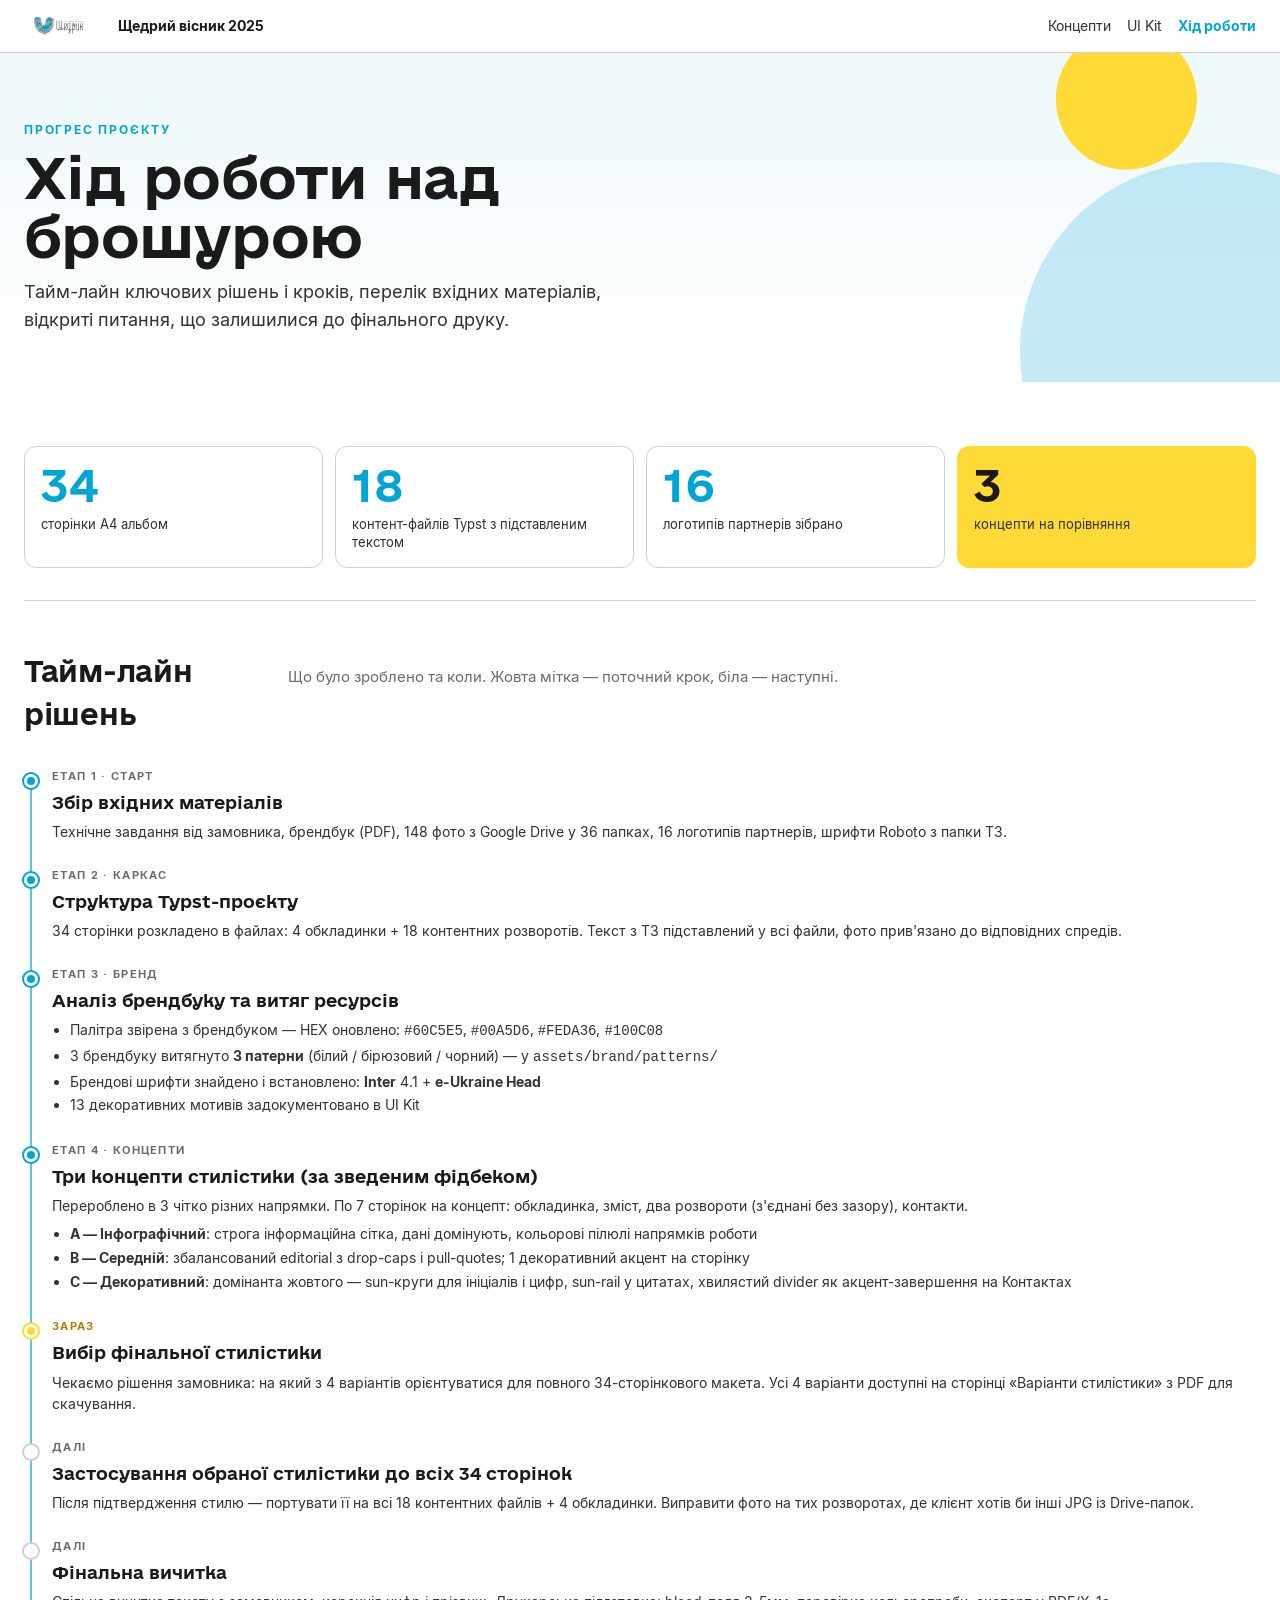
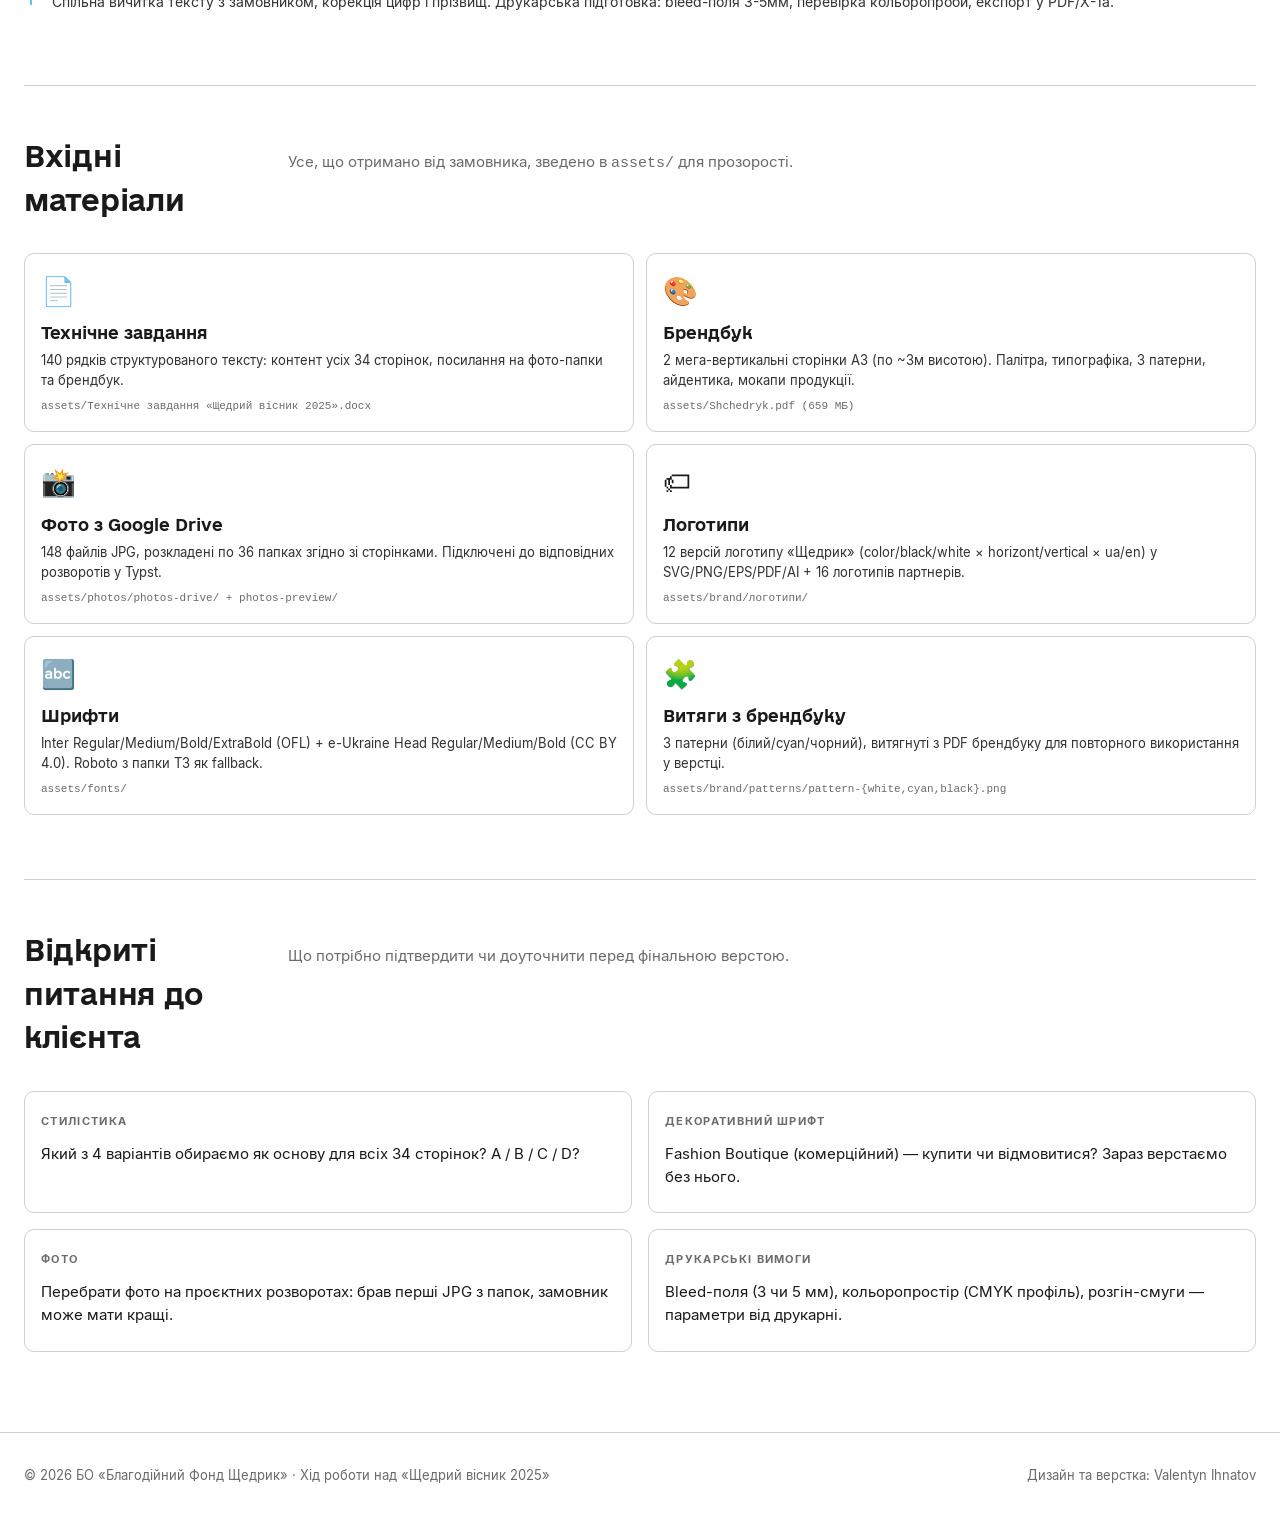
==== commit 1ab5e685: "Update C description across all pages to match the stripped-down design" ====
--- a/process.html
+++ b/process.html
@@ -98,7 +98,7 @@
         <ul>
           <li><strong>A — Інфографічний</strong>: строга інформаційна сітка, дані домінують, кольорові пілюлі напрямків роботи</li>
           <li><strong>B — Середній</strong>: збалансований editorial з drop-caps і pull-quotes; 1 декоративний акцент на сторінку</li>
-          <li><strong>C — Декоративний</strong>: насичений декор «по самі не можу» — хвиля з внутрішньою лінією, патерн-медальйони, декоративні ініціали</li>
+          <li><strong>C — Декоративний</strong>: домінанта жовтого — sun-круги для ініціалів і цифр, sun-rail у цитатах, хвилястий divider як акцент-завершення на Контактах</li>
         </ul>
       </div>
 
